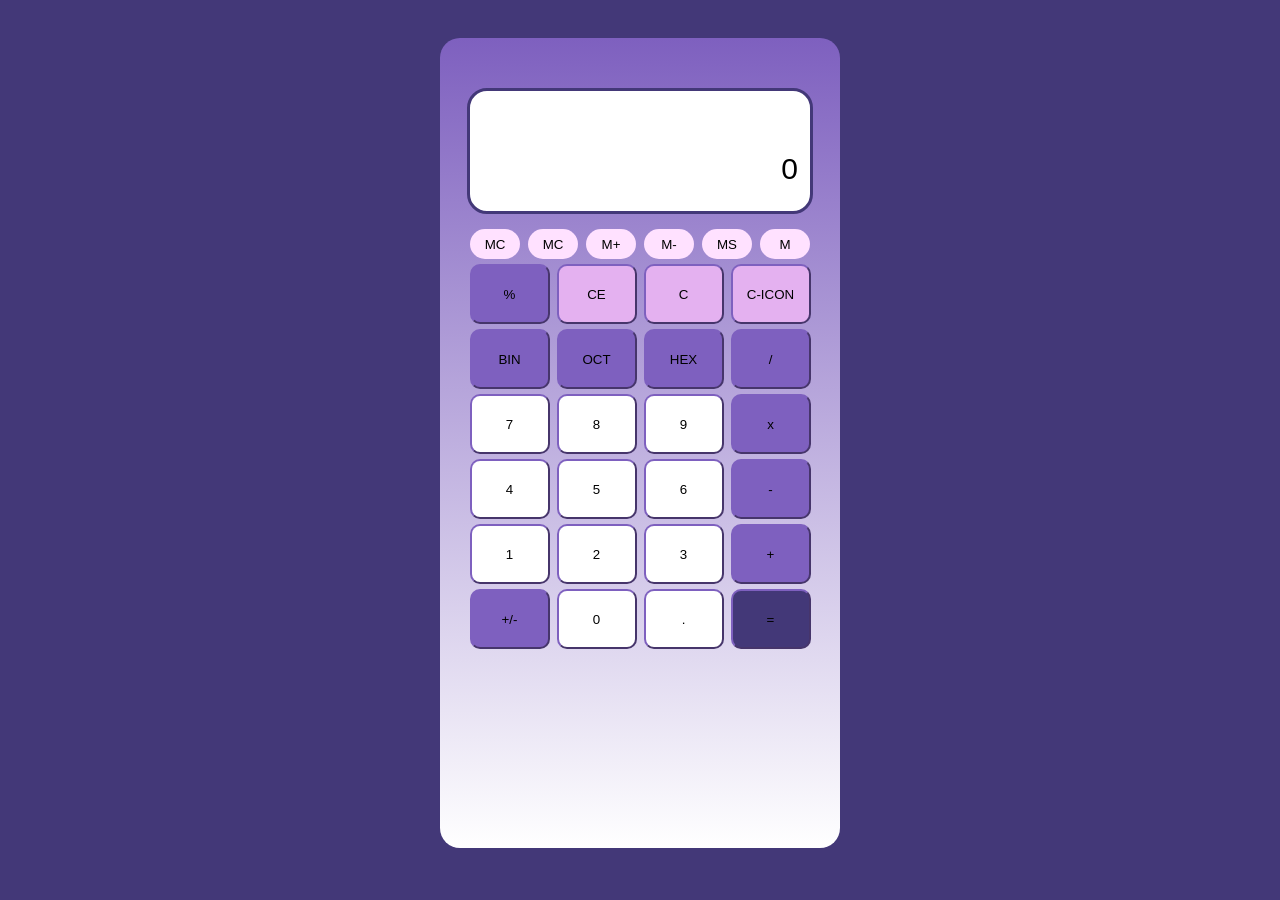
==== Calculator/index.html @ e4dedf59 "done with basic functions" ====
<!DOCTYPE html>

<html>
    <head>
        <title>Calculator</title>
        <link rel = "stylesheet" type = "text/css" href = "style.css">
    </head>

    <body>
        <div class = "calculator">
            <div class = "in-res">
                <p id = "input"></p>
                <input id = "result" value = 0>
            </div>

            <div class = "memory">
                <button id = "m-clear">MC</button>
                <button id = "m-recall">MC</button>
                <button id = "m-add">M+</button>
                <button id = "m-subtract">M-</button>
                <button id = "m-store">MS</button>
                <button id = "memory">M</button>
            </div>

            <div class = "row">
                <button id = "percent">%</button>
                <button id = "ce" onclick = "clearEntry()">CE</button>
                <button id = "c" onclick = "clearAll()">C</button>
                <button id = "c-icon" onclick = "erase()">C-ICON</button>
            </div>

            <div class = "row">
                <button id = "bin">BIN</button>
                <button id = "oct">OCT</button>
                <button id = "hex">HEX</button>
                <button id = "divi" value = "÷" onclick = "operation(this)">/</button>
            </div>

            <div class = "row">
                <button id = "seven" value="7" onclick="showNumber(this)">7</button>
                <button id = "eight" value="8" onclick="showNumber(this)">8</button>
                <button id = "nine" value="9" onclick="showNumber(this)">9</button>
                <button id = "mul" value = "×" onclick = "operation(this)">x</button>
            </div>

            <div class = "row">
                <button id = "four" value="4" onclick="showNumber(this)">4</button>
                <button id = "five" value="5" onclick="showNumber(this)">5</button>
                <button id = "six" value="6" onclick="showNumber(this)">6</button>
                <button id = "sub" value = "-" onclick = "operation(this)">-</button>
            </div>

            <div class = "row">
                <button id = "one" value="1" onclick="showNumber(this)">1</button>
                <button id = "two" value="2" onclick="showNumber(this)">2</button>
                <button id = "three" value="3" onclick="showNumber(this)">3</button>
                <button id = "add" value = "+" onclick = "operation(this)">+</button>
            </div>

            <div class = "row">
                <button id = "pos-neg">+/-</button>
                <button id = "zero">0</button>
                <button id = "point">.</button>
                <button id = "equal" onclick = "equals()">=</button>
            </div>
        </div>

        <script>

            let number = 0;
            let operator_holder = "";
            let equals_holder = 0;

            function showNumber(number) {

                let digit = number.getAttribute('value');
                let current_value = document.getElementById('result').value;
                

                if (current_value == 0 || operator_holder != "") {
                    document.getElementById('result').value = digit;
                    
                } else {
                    document.getElementById('result').value += digit;
                }
                
            }

            function erase() {
                let input_field = document.getElementById('result');

                if (equals_holder != 0) {
                    document.getElementById('input').textContent = "";
                    equals_holder = 0;

                } else {
                    input_field.value = input_field.value.substring(0, input_field.value.length - 1);
                }
            }

            function clearAll() {
                document.getElementById('result').value = "0";
                document.getElementById('input').textContent = "";
    
            }

            function clearEntry () {
                document.getElementById('result').value = "0";
            }

            function operation(operator) {
                let digit = document.getElementById('result').value;
                number = digit;
                let operator_value = operator.value;
                operator_holder = operator.value;
                document.getElementById('input').textContent = digit + " " + operator_value;
            }

            function equals () {
                let digit = document.getElementById('result').value;
                document.getElementById('input').textContent += " " + digit + " =";
                

                switch(operator_holder) {
                    case "+": equals_holder = number = document.getElementById('result').value = parseFloat(number) + parseFloat(digit); break;
                    case "-": equals_holder = number = document.getElementById('result').value = parseFloat(number) - parseFloat(digit); break;
                    case "×": equals_holder = number = document.getElementById('result').value = parseFloat(number) * parseFloat(digit); break;;
                    case "÷": equals_holder = number = document.getElementById('result').value = parseFloat(number) / parseFloat(digit); break;
                }
            }
        </script>
    </body>
</html>
---- Calculator/style.css ----
body {
    background-color: #433878;
    display: flex;
    justify-content: center;
}


.calculator {
    background: linear-gradient(to bottom, rgb(126, 96, 191), white);
    height: 90vh;
    width: 400px;
    border-radius: 20px;
    margin-top: 30px;
    display: flex;
    flex-direction: column;
    align-items: center;
    gap: 5px;
}

.in-res {
    display: flex;
    flex-direction: column;
    gap: 20px;
    background-color: white;
    margin-top: 50px;
    margin-bottom: 10px;
    width: 320px;
    height: 120px;
    border-radius: 20px;
    padding-left: 10px;
    padding-right: 10px;
    border: solid;
    border-color: #433878;
    text-align: right;
    
}


.in-res input {
    border: none;
    outline: none;
    height: 50px;
    font-size: 30px;
    margin-bottom: 5px;
    text-align: right;
    pointer-events: none;

}

.input {
    color:#433878;
    text-align: right;
}

.memory {
    display: flex;
    gap: 8px;
}

.memory button {
    width: 50px;
    border-radius: 30px;
    height: 30px;
    background-color: #FFE1FF;
    border: none;

}

[class^="row"] {
    display: flex;
    gap: 7px;

}

[class^="row"] button {
    width:80px;
    height: 60px;
    border-radius: 10px;
    border-color: #7E60BF;
    background-color: white;
}

#equal {
    background-color: #433878;
}

#percent, #pos-neg, #add, #sub, #mul, #divi, #bin, #oct, #hex {
    background-color: #7E60BF;
}

#ce, #c, #c-icon {
    background-color: #E4B1F0;
}
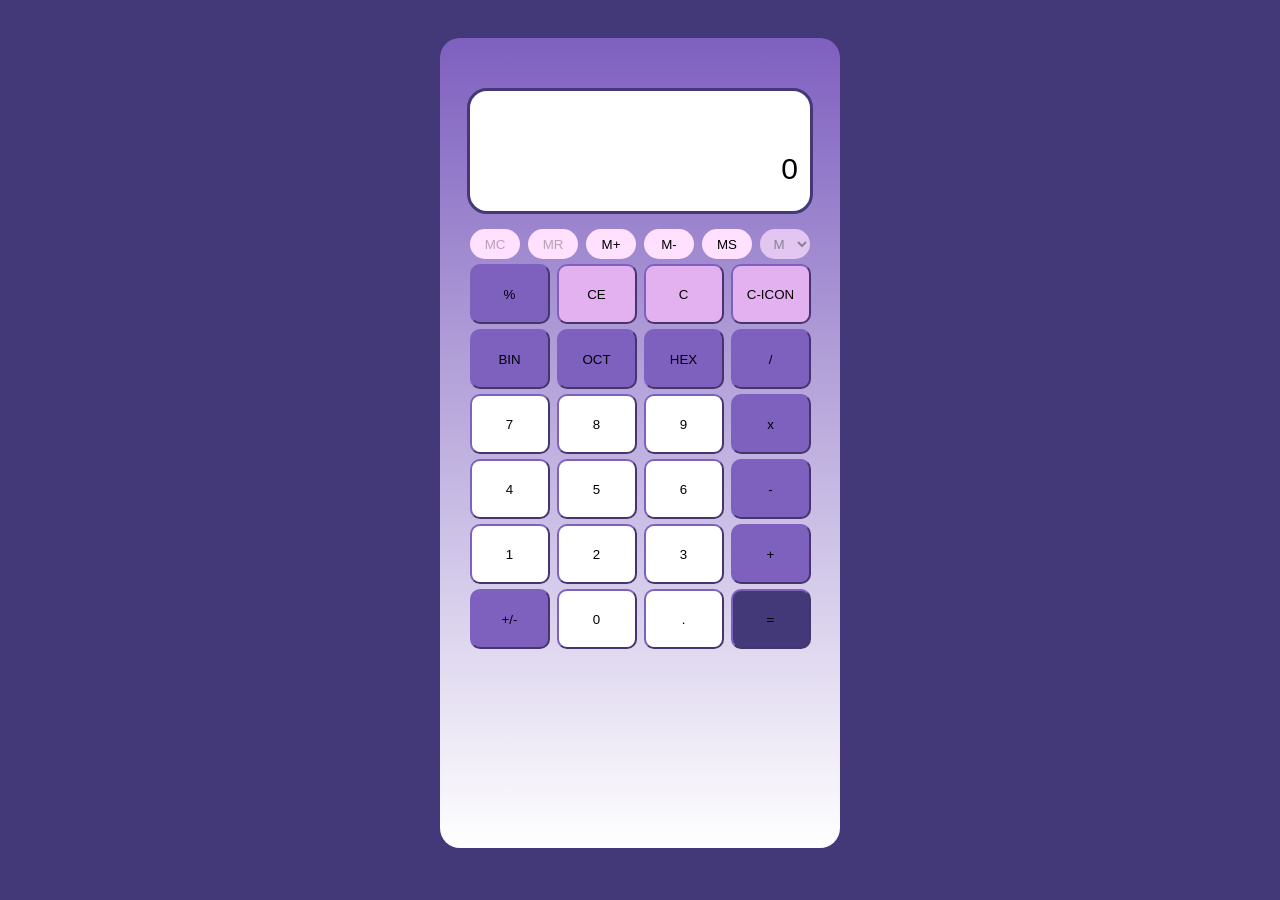
==== commit cf893012: "all functions done except base system and point still need fixing" ====
--- a/Calculator/index.html
+++ b/Calculator/index.html
@@ -14,25 +14,28 @@
             </div>
 
             <div class = "memory">
-                <button id = "m-clear">MC</button>
-                <button id = "m-recall">MC</button>
-                <button id = "m-add">M+</button>
-                <button id = "m-subtract">M-</button>
-                <button id = "m-store">MS</button>
-                <button id = "memory">M</button>
-            </div>
-
-            <div class = "row">
-                <button id = "percent">%</button>
+                <button id = "m-clear" disabled onclick="clearMemory()">MC</button>
+                <button id = "m-recall" disabled onclick="recallMemory()">MR</button>
+                <button id = "m-add" onclick="addMemory()">M+</button>
+                <button id = "m-subtract" onclick="subtractMemory()">M-</button>
+                <button id = "m-store" onclick="storeMemory()">MS</button>
+                <select id = "memory" disabled onclick="displayMemory()">
+                    <option>M</option>
+                </select>
+                <div id = "memory-display"></div>
+            </div>
+
+            <div class = "row">
+                <button id = "percent" value = "%" onclick="operation(this)">%</button>
                 <button id = "ce" onclick = "clearEntry()">CE</button>
                 <button id = "c" onclick = "clearAll()">C</button>
                 <button id = "c-icon" onclick = "erase()">C-ICON</button>
             </div>
 
             <div class = "row">
-                <button id = "bin">BIN</button>
-                <button id = "oct">OCT</button>
-                <button id = "hex">HEX</button>
+                <button id = "bin" onclick="convertBetweenBases(2)">BIN</button>
+                <button id = "oct" onclick="convertBetweenBases(8)">OCT</button>
+                <button id = "hex"  onclick="convertBetweenBases(16)">HEX</button>
                 <button id = "divi" value = "÷" onclick = "operation(this)">/</button>
             </div>
 
@@ -58,10 +61,10 @@
             </div>
 
             <div class = "row">
-                <button id = "pos-neg">+/-</button>
-                <button id = "zero">0</button>
-                <button id = "point">.</button>
-                <button id = "equal" onclick = "equals()">=</button>
+                <button id = "pos-neg" onclick="posNeg()">+/-</button>
+                <button id = "zero" value = "0" onclick="showNumber(this)">0</button>
+                <button id = "point" value = "." onclick="showNumber(this)">.</button>
+                <button id = "equal" onclick = "equals(true)">=</button>
             </div>
         </div>
 
@@ -70,11 +73,20 @@
             let number = 0;
             let operator_holder = "";
             let equals_holder = 0;
+            let base = 0;
+            let memory = [];
+
 
             function showNumber(number) {
 
                 let digit = number.getAttribute('value');
                 let current_value = document.getElementById('result').value;
+
+                if (digit == ".") {
+                    if (current_value.includes(".")) {
+                        return;
+                    }
+                }
                 
 
                 if (current_value == 0 || operator_holder != "") {
@@ -101,6 +113,10 @@
             function clearAll() {
                 document.getElementById('result').value = "0";
                 document.getElementById('input').textContent = "";
+                number = 0;
+                operator_holder = "";
+                equals_holder = 0;
+                base = 0;
     
             }
 
@@ -109,25 +125,131 @@
             }
 
             function operation(operator) {
-                let digit = document.getElementById('result').value;
+                let digit = document.getElementById('result').value;    
+                let operator_value = operator.value;
+
+                if (operator_holder != "") {
+                    equals(false);
+                    operator_holder = operator.value;
+                    document.getElementById('input').textContent = equals_holder + " " + operator_holder;
+                    
+                    return;
+                }
+
                 number = digit;
-                let operator_value = operator.value;
+            
+
                 operator_holder = operator.value;
                 document.getElementById('input').textContent = digit + " " + operator_value;
-            }
-
-            function equals () {
+
+            }
+
+            function equals (first) {
                 let digit = document.getElementById('result').value;
-                document.getElementById('input').textContent += " " + digit + " =";
+                
+                if (first) {
+                    document.getElementById('input').textContent += " " + digit + " =";
+                }
                 
 
                 switch(operator_holder) {
-                    case "+": equals_holder = number = document.getElementById('result').value = parseFloat(number) + parseFloat(digit); break;
-                    case "-": equals_holder = number = document.getElementById('result').value = parseFloat(number) - parseFloat(digit); break;
-                    case "×": equals_holder = number = document.getElementById('result').value = parseFloat(number) * parseFloat(digit); break;;
-                    case "÷": equals_holder = number = document.getElementById('result').value = parseFloat(number) / parseFloat(digit); break;
-                }
-            }
+                    case "+": equals_holder = number = document.getElementById('result').value = parseFloat(number) + parseFloat(digit); operator_holder = ""; console.log(number); break;
+                    case "-": equals_holder = number = document.getElementById('result').value = parseFloat(number) - parseFloat(digit); operator_holder = ""; break;
+                    case "×": equals_holder = number = document.getElementById('result').value = parseFloat(number) * parseFloat(digit); operator_holder = ""; break;;
+                    case "÷": equals_holder = number = document.getElementById('result').value = parseFloat(number) / parseFloat(digit); operator_holder = ""; break;
+                    case "%": equals_holder = number = document.getElementById('result').value = parseFloat(number) / 100; break;
+                }
+            }
+
+            function convertBetweenBases(toBase) {
+                let input = document.getElementById('result').value.trim(); 
+                let fromBase = detectNumberSystem(input);
+
+                if (fromBase === "Invalid") {
+                    return;
+                }
+
+                if (base != 0) {
+                    fromBase = base;
+                }
+
+
+                const decimal = parseInt(input, fromBase);
+                console.log(fromBase);
+                console.log(decimal);
+
+                if (isNaN(decimal)) {
+                    return;
+                }
+
+                // Convert to the desired base and update output
+               
+                document.getElementById('result').value= decimal.toString(toBase).toUpperCase();
+                base = toBase;
+            }
+
+            function detectNumberSystem(input) {
+                if (input.startsWith("0b") && /^[01]+$/.test(input.slice(2))) {
+                    return 2; // Binary with prefix
+                } else if (input.startsWith("0o") && /^[0-7]+$/.test(input.slice(2))) {
+                    return 8; // Octal with prefix
+                } else if (input.startsWith("0x") && /^[0-9A-Fa-f]+$/.test(input.slice(2))) {
+                    return 16; // Hexadecimal with prefix
+                } else if (/^[01]+$/.test(input)) {
+                    return 2; // Binary without prefix
+                } else if (/^[0-9]+(\.[0-9]+)?$/.test(input)) { 
+                    return 10; // Decimal with or without a point
+                } else {
+                    return "Invalid"; // Not a valid number
+                }
+            }
+
+            function storeMemory() {
+                memory.push(parseFloat(document.getElementById('result').value));
+                document.getElementById("memory").disabled = false;
+                document.getElementById("m-clear").disabled = false;
+                document.getElementById("m-recall").disabled = false;
+                console.log(memory[0]);
+            }
+
+            function addMemory() {
+                memory[memory.length - 1] += parseFloat(document.getElementById('result').value);
+            }
+
+            function subtractMemory() {
+                memory[memory.length - 1] -= parseFloat(document.getElementById('result').value);
+            }
+
+            function recallMemory() {
+                document.getElementById('result').value = memory[memory.length - 1];
+            }
+
+            function clearMemory() {
+                memory = [];
+                document.getElementById("memory").disabled = true;
+                document.getElementById("m-clear").disabled = true;
+                document.getElementById("m-recall").disabled = true;
+            }
+
+            function displayMemory() {
+                let memoryDisplay = document.getElementById("memory");
+                memoryDisplay.innerHTML = "";
+                memoryDisplay.add(new Option('M'));
+
+                for (let i = memory.length - 1; i >= 0; i--) {
+                    memoryDisplay.add(new Option(memory[i]));
+                }
+            }
+
+            function posNeg() {
+                const resultElement = document.getElementById('result');
+                const value = parseFloat(resultElement.value); // Get numeric value
+                resultElement.value = -value; 
+                console.log('')
+            }
+
+        
+            
         </script>
     </body>
 </html>
--- a/Calculator/style.css
+++ b/Calculator/style.css
@@ -57,7 +57,11 @@
     gap: 8px;
 }
 
-.memory button {
+#memory-display {
+    display: none;
+}
+
+.memory button, select {
     width: 50px;
     border-radius: 30px;
     height: 30px;
@@ -65,6 +69,11 @@
     border: none;
 
 }
+
+select {
+    text-align: center;
+}
+
 
 [class^="row"] {
     display: flex;
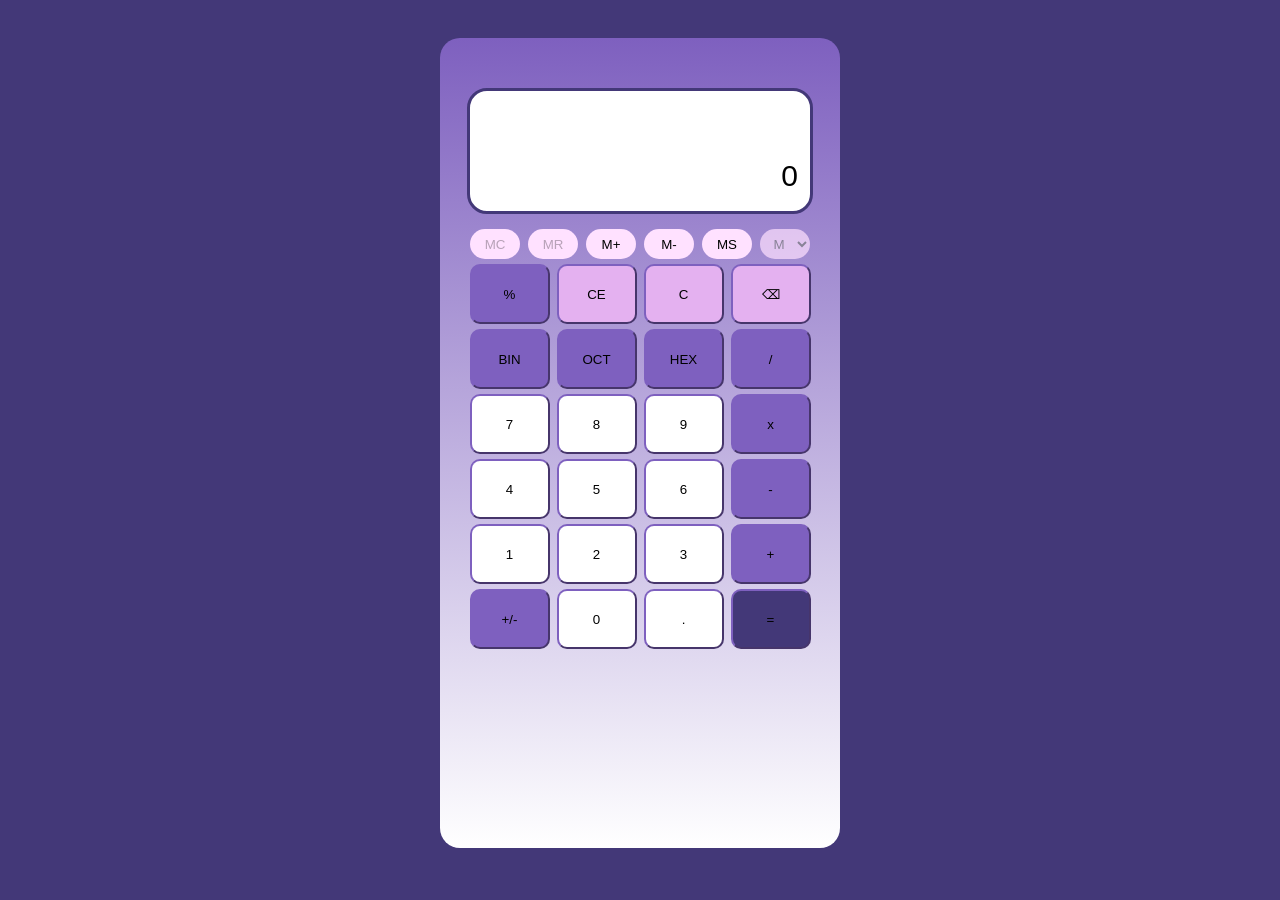
==== commit 76b238a1: "medj complete" ====
--- a/Calculator/index.html
+++ b/Calculator/index.html
@@ -8,9 +8,9 @@
 
     <body>
         <div class = "calculator">
-            <div class = "in-res">
-                <p id = "input"></p>
-                <input id = "result" value = 0>
+            <div class = "input_div">
+                <p id = "input_holder">  </p>
+                <input id = "input_field" value = 0>
             </div>
 
             <div class = "memory">
@@ -29,7 +29,7 @@
                 <button id = "percent" value = "%" onclick="operation(this)">%</button>
                 <button id = "ce" onclick = "clearEntry()">CE</button>
                 <button id = "c" onclick = "clearAll()">C</button>
-                <button id = "c-icon" onclick = "erase()">C-ICON</button>
+                <button id = "erase" onclick = "erase()">⌫</button>
             </div>
 
             <div class = "row">
@@ -70,50 +70,58 @@
 
         <script>
 
-            let number = 0;
-            let operator_holder = "";
-            let equals_holder = 0;
+            let operand_holder = 0;
+            let operator_holder = ""; // to store current operator
+            let equals_holder = 0; // to store current result
+            let memory = [];
+            let anotherOperand = false;
             let base = 0;
-            let memory = [];
+            let isEquals = false;
+            
 
 
             function showNumber(number) {
 
                 let digit = number.getAttribute('value');
-                let current_value = document.getElementById('result').value;
+                let input_field_value = document.getElementById('input_field').value;
 
                 if (digit == ".") {
-                    if (current_value.includes(".")) {
+                    if (current_value.includes(".")) { //to ensure only one point can be typed
                         return;
                     }
                 }
                 
 
-                if (current_value == 0 || operator_holder != "") {
-                    document.getElementById('result').value = digit;
+                if (input_field_value == 0 || anotherOperand) { // if a number is not yet typed or another operand is typed
+                    document.getElementById('input_field').value = digit;
+                    anotherOperand = false;
+
                     
                 } else {
-                    document.getElementById('result').value += digit;
-                }
-                
+                    document.getElementById('input_field').value += digit;
+                }       
             }
 
             function erase() {
-                let input_field = document.getElementById('result');
+                let input_field = document.getElementById('input_field');
 
                 if (equals_holder != 0) {
-                    document.getElementById('input').textContent = "";
+                    document.getElementById('input_holder').textContent = "";
                     equals_holder = 0;
 
                 } else {
                     input_field.value = input_field.value.substring(0, input_field.value.length - 1);
                 }
+
+                if (input_field.value.length == 0) {
+                    input_field.value = "0";
+                }
             }
 
             function clearAll() {
-                document.getElementById('result').value = "0";
-                document.getElementById('input').textContent = "";
-                number = 0;
+                document.getElementById('input_field').value = "0";
+                document.getElementById('input_holder').textContent = "";
+                operand_holder = 0;
                 operator_holder = "";
                 equals_holder = 0;
                 base = 0;
@@ -121,60 +129,76 @@
             }
 
             function clearEntry () {
-                document.getElementById('result').value = "0";
+                document.getElementById('input_field').value = "0";
+                if (isEquals) {
+                    document.getElementById('input_holder').textContent = "";
+                }
             }
 
             function operation(operator) {
-                let digit = document.getElementById('result').value;    
-                let operator_value = operator.value;
-
-                if (operator_holder != "") {
-                    equals(false);
+
+                let operand = document.getElementById('input_field').value;   
+                
+                if (operator.value == "%") {
+                    console.log('hello');
                     operator_holder = operator.value;
-                    document.getElementById('input').textContent = equals_holder + " " + operator_holder;
-                    
-                    return;
-                }
-
-                number = digit;
-            
-
+                    operand_holder = operand;
+                    equals(true);
+                    document.getElementById('input_holder').textContent = operand + " " + operator.value;
+                    return;
+                }
+
+                if (operator_holder != "") { // if operator is not the first
+                    equals(false); 
+                    operator_holder = operator.value;
+                    document.getElementById('input_holder').textContent = equals_holder + " " + operator_holder;
+                    anotherOperand = true; // another operand is to be typed            
+                    return;
+                }
+
+                
+
+                operand_holder = operand;
                 operator_holder = operator.value;
-                document.getElementById('input').textContent = digit + " " + operator_value;
-
-            }
-
-            function equals (first) {
-                let digit = document.getElementById('result').value;
-                
-                if (first) {
-                    document.getElementById('input').textContent += " " + digit + " =";
-                }
-                
+                document.getElementById('input_holder').textContent = operand + " " + operator.value;
+                anotherOperand = true; // another operand is to be typed 
+                isEquals = false;
+
+            }
+
+            function equals (isFirstOperator) {
+                let operand = document.getElementById('input_field').value;
+ 
+                if (isFirstOperator && operator_holder != "%") {
+                    document.getElementById('input_holder').textContent += " " + operand + " =";
+                }
+
+                console.log(operator_holder);
+                console.log(operand_holder);
 
                 switch(operator_holder) {
-                    case "+": equals_holder = number = document.getElementById('result').value = parseFloat(number) + parseFloat(digit); operator_holder = ""; console.log(number); break;
-                    case "-": equals_holder = number = document.getElementById('result').value = parseFloat(number) - parseFloat(digit); operator_holder = ""; break;
-                    case "×": equals_holder = number = document.getElementById('result').value = parseFloat(number) * parseFloat(digit); operator_holder = ""; break;;
-                    case "÷": equals_holder = number = document.getElementById('result').value = parseFloat(number) / parseFloat(digit); operator_holder = ""; break;
-                    case "%": equals_holder = number = document.getElementById('result').value = parseFloat(number) / 100; break;
+                    case "+": equals_holder = operand_holder = document.getElementById('input_field').value = parseFloat(operand_holder) + parseFloat(operand); operator_holder = ""; isEquals = true; break;
+                    case "-": equals_holder = operand_holder = document.getElementById('input_field').value = parseFloat(operand_holder) - parseFloat(operand); operator_holder = ""; isEquals = true; break;
+                    case "×": equals_holder = operand_holder = document.getElementById('input_field').value = parseFloat(operand_holder) * parseFloat(operand); operator_holder = ""; isEquals = true; break;;
+                    case "÷": equals_holder = operand_holder = document.getElementById('input_field').value = parseFloat(operand_holder) / parseFloat(operand); operator_holder = ""; isEquals = true; break;
+                    case "%": equals_holder = operand_holder = document.getElementById('input_field').value = parseFloat(operand_holder) / 100; console.log('yow'); break;
                 }
             }
 
             function convertBetweenBases(toBase) {
-                let input = document.getElementById('result').value.trim(); 
-                let fromBase = detectNumberSystem(input);
+                let input_field_value = document.getElementById('input_field').value.trim(); 
+                let fromBase = detectNumberSystem(input_field_value);
 
                 if (fromBase === "Invalid") {
                     return;
                 }
 
-                if (base != 0) {
+                if (base != 0) {     
                     fromBase = base;
                 }
 
 
-                const decimal = parseInt(input, fromBase);
+                let decimal = parseInt(input_field_value, fromBase);
                 console.log(fromBase);
                 console.log(decimal);
 
@@ -184,7 +208,7 @@
 
                 // Convert to the desired base and update output
                
-                document.getElementById('result').value= decimal.toString(toBase).toUpperCase();
+                document.getElementById('input_field').value= decimal.toString(toBase).toUpperCase();
                 base = toBase;
             }
 
@@ -205,7 +229,7 @@
             }
 
             function storeMemory() {
-                memory.push(parseFloat(document.getElementById('result').value));
+                memory.push(parseFloat(document.getElementById('input_field').value));
                 document.getElementById("memory").disabled = false;
                 document.getElementById("m-clear").disabled = false;
                 document.getElementById("m-recall").disabled = false;
@@ -213,15 +237,15 @@
             }
 
             function addMemory() {
-                memory[memory.length - 1] += parseFloat(document.getElementById('result').value);
+                memory[memory.length - 1] += parseFloat(document.getElementById('input_field').value);
             }
 
             function subtractMemory() {
-                memory[memory.length - 1] -= parseFloat(document.getElementById('result').value);
+                memory[memory.length - 1] -= parseFloat(document.getElementById('input_field').value);
             }
 
             function recallMemory() {
-                document.getElementById('result').value = memory[memory.length - 1];
+                document.getElementById('input_field').value = memory[memory.length - 1];
             }
 
             function clearMemory() {
@@ -242,10 +266,9 @@
             }
 
             function posNeg() {
-                const resultElement = document.getElementById('result');
-                const value = parseFloat(resultElement.value); // Get numeric value
-                resultElement.value = -value; 
-                console.log('')
+                const input_field = document.getElementById('input_field');
+                const value = parseFloat(input_field.value); // Get numeric value
+                input_field.value = -value; 
             }
 
         
--- a/Calculator/style.css
+++ b/Calculator/style.css
@@ -17,7 +17,7 @@
     gap: 5px;
 }
 
-.in-res {
+.input_div {
     display: flex;
     flex-direction: column;
     gap: 20px;
@@ -36,21 +36,24 @@
 }
 
 
-.in-res input {
+#input_field {
     border: none;
     outline: none;
     height: 50px;
     font-size: 30px;
-    margin-bottom: 5px;
+    margin-bottom: 10px;
     text-align: right;
     pointer-events: none;
 
 }
 
-.input {
-    color:#433878;
-    text-align: right;
+#input_holder {
+    height: 10px;
+    margin-top: 10px;
+    padding-top: 5px;
 }
+
+
 
 .memory {
     display: flex;
@@ -97,6 +100,6 @@
     background-color: #7E60BF;
 }
 
-#ce, #c, #c-icon {
+#ce, #c, #erase {
     background-color: #E4B1F0;
 }
